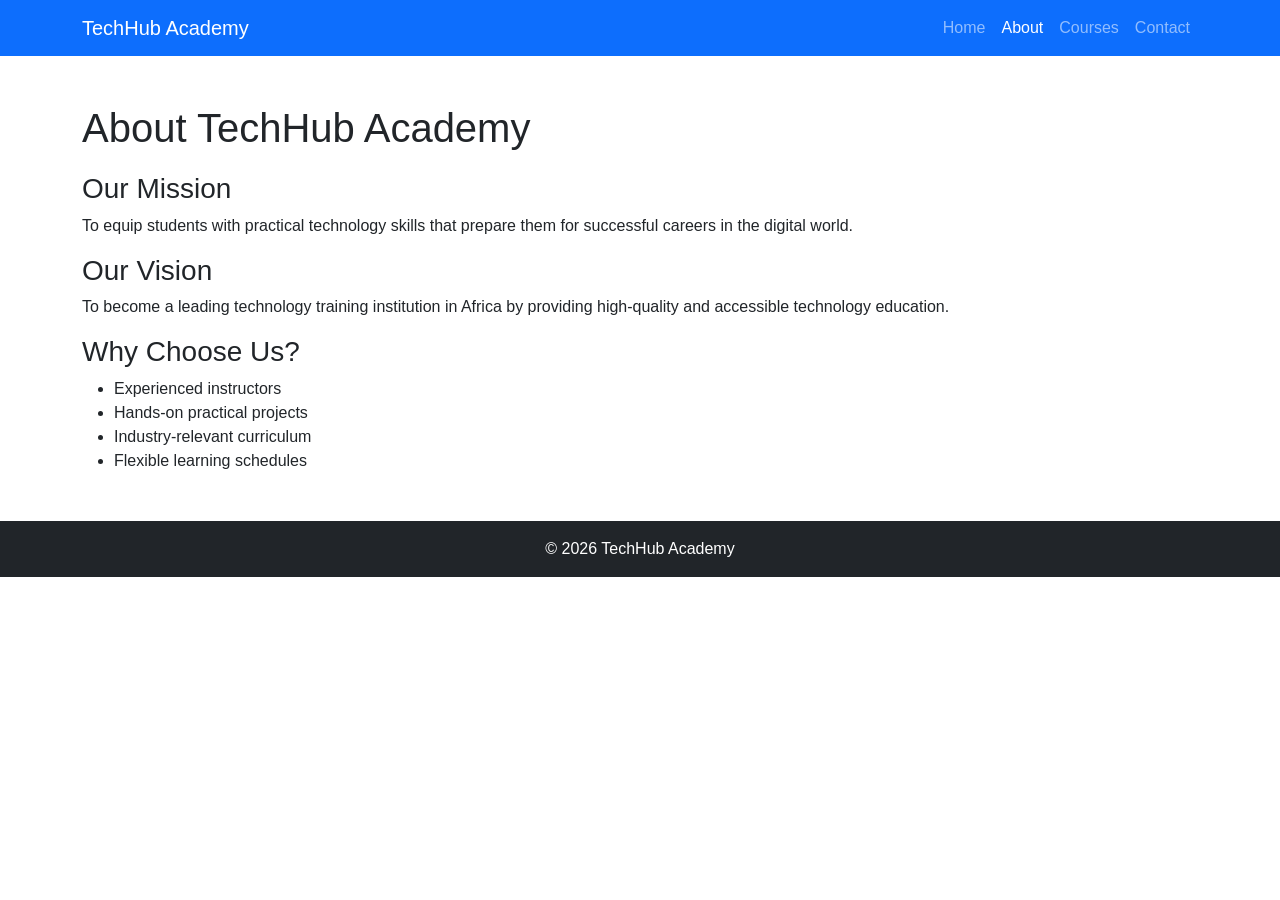
==== about.html @ fab78dd1 "Add courses page navigation" ====
<!DOCTYPE html>
<html lang="en">
<head>
    <meta charset="UTF-8">
    <meta name="viewport" content="width=device-width, initial-scale=1.0">
    <title>About Us - TechHub Academy</title>

    <link href="https://cdn.jsdelivr.net/npm/bootstrap@5.3.3/dist/css/bootstrap.min.css" rel="stylesheet">

    <link rel="stylesheet" href="css/style.css">
</head>

<body>

<nav class="navbar navbar-expand-lg navbar-dark bg-primary">
    <div class="container">

        <a class="navbar-brand" href="index.html">
            TechHub Academy
        </a>

        <button class="navbar-toggler"
                type="button"
                data-bs-toggle="collapse"
                data-bs-target="#navbarNav">

            <span class="navbar-toggler-icon"></span>

        </button>

        <div class="collapse navbar-collapse" id="navbarNav">

            <ul class="navbar-nav ms-auto">

                <li class="nav-item">
                    <a class="nav-link" href="index.html">Home</a>
                </li>

                <li class="nav-item">
                    <a class="nav-link active" href="about.html">About</a>
                </li>

                <li class="nav-item">
  <a class="nav-link" href="courses.html">Courses</a>
</li>
                <li class="nav-item">
                    <a class="nav-link" href="contact.html">Contact</a>
                </li>

            </ul>

        </div>

    </div>
</nav>

<div class="container mt-5">

    <h1>About TechHub Academy</h1>

    <h3>Our Mission</h3>

    <p>
        To equip students with practical technology skills that prepare them
        for successful careers in the digital world.
    </p>

    <h3>Our Vision</h3>

    <p>
        To become a leading technology training institution in Africa by
        providing high-quality and accessible technology education.
    </p>

    <h3>Why Choose Us?</h3>

    <ul>
        <li>Experienced instructors</li>
        <li>Hands-on practical projects</li>
        <li>Industry-relevant curriculum</li>
        <li>Flexible learning schedules</li>
    </ul>

</div>

<footer class="bg-dark text-white text-center p-3 mt-5">
    © 2026 TechHub Academy
</footer>

<script src="js/script.js"></script>

<script src="https://cdn.jsdelivr.net/npm/bootstrap@5.3.3/dist/js/bootstrap.bundle.min.js"></script>

</body>
</html>
---- css/style.css ----
body{
    font-family: Arial, sans-serif;
}

.card{
    margin-bottom:20px;
}

footer{
    background:#212529;
    color:white;
    text-align:center;
    padding:20px;
}

h1,h2{
    margin-bottom:20px;
}
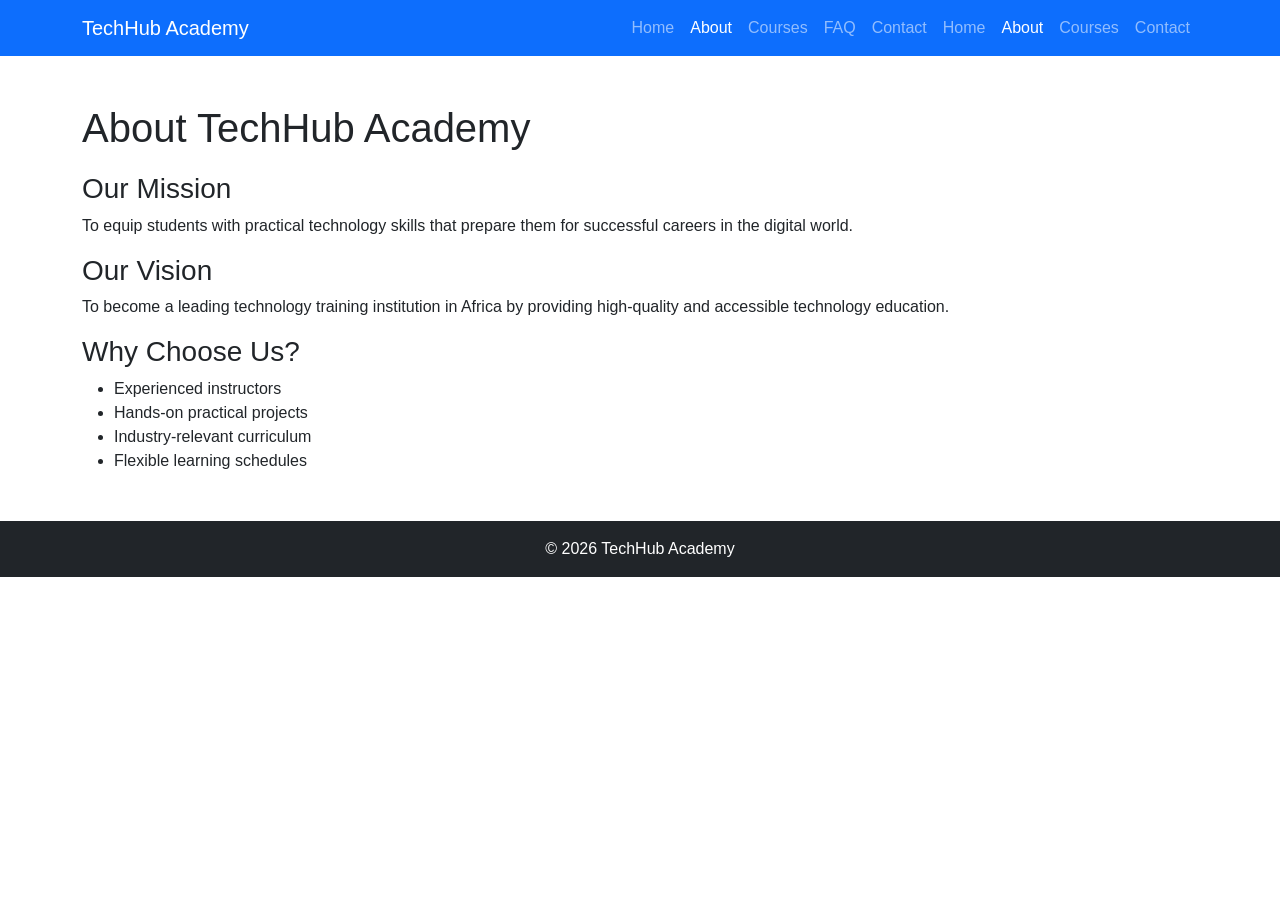
==== commit eda00a00: "Implement contact form validation" ====
--- a/about.html
+++ b/about.html
@@ -30,7 +30,29 @@
 
         <div class="collapse navbar-collapse" id="navbarNav">
 
-            <ul class="navbar-nav ms-auto">
+           <ul class="navbar-nav ms-auto">
+
+    <li class="nav-item">
+        <a class="nav-link" href="index.html">Home</a>
+    </li>
+
+    <li class="nav-item">
+        <a class="nav-link active" href="about.html">About</a>
+    </li>
+
+    <li class="nav-item">
+        <a class="nav-link" href="courses.html">Courses</a>
+    </li>
+
+    <li class="nav-item">
+        <a class="nav-link" href="faq.html">FAQ</a>
+    </li>
+
+    <li class="nav-item">
+        <a class="nav-link" href="contact.html">Contact</a>
+    </li>
+
+
 
                 <li class="nav-item">
                     <a class="nav-link" href="index.html">Home</a>
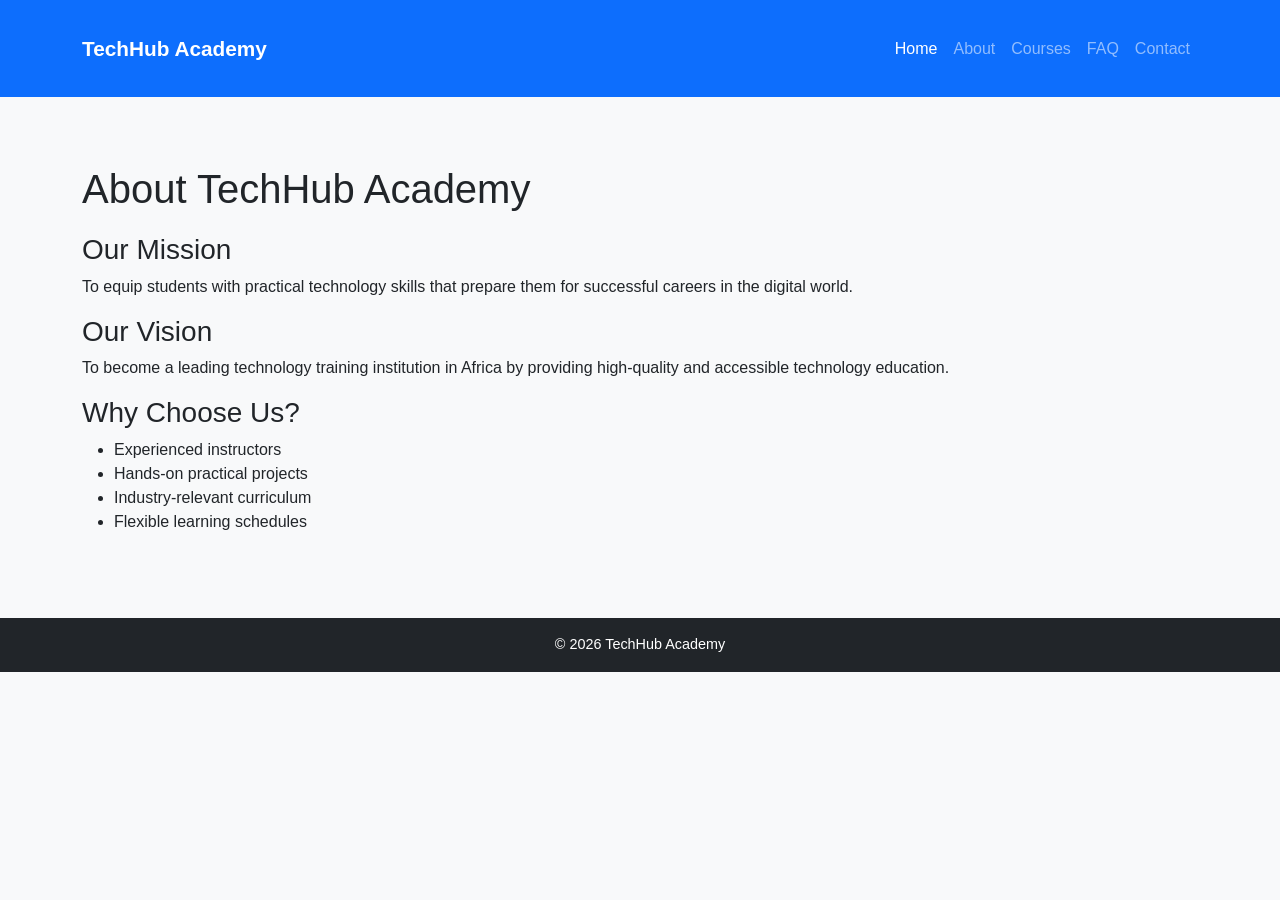
==== commit 8c47fd2f: "Updates on navbar" ====
--- a/about.html
+++ b/about.html
@@ -13,31 +13,31 @@
 <body>
 
 <nav class="navbar navbar-expand-lg navbar-dark bg-primary">
-    <div class="container">
+  <div class="container">
 
-        <a class="navbar-brand" href="index.html">
-            TechHub Academy
-        </a>
+    <a class="navbar-brand" href="index.html">
+      TechHub Academy
+    </a>
 
-        <button class="navbar-toggler"
-                type="button"
-                data-bs-toggle="collapse"
-                data-bs-target="#navbarNav">
+    <button class="navbar-toggler"
+            type="button"
+            data-bs-toggle="collapse"
+            data-bs-target="#navbarNav">
 
-            <span class="navbar-toggler-icon"></span>
+      <span class="navbar-toggler-icon"></span>
 
-        </button>
+    </button>
 
-        <div class="collapse navbar-collapse" id="navbarNav">
+    <div class="collapse navbar-collapse" id="navbarNav">
 
-           <ul class="navbar-nav ms-auto">
+     <ul class="navbar-nav ms-auto">
 
     <li class="nav-item">
-        <a class="nav-link" href="index.html">Home</a>
+        <a class="nav-link active" href="index.html">Home</a>
     </li>
 
     <li class="nav-item">
-        <a class="nav-link active" href="about.html">About</a>
+        <a class="nav-link" href="about.html">About</a>
     </li>
 
     <li class="nav-item">
@@ -54,27 +54,14 @@
 
 
 
-                <li class="nav-item">
-                    <a class="nav-link" href="index.html">Home</a>
-                </li>
-
-                <li class="nav-item">
-                    <a class="nav-link active" href="about.html">About</a>
-                </li>
-
-                <li class="nav-item">
-  <a class="nav-link" href="courses.html">Courses</a>
-</li>
-                <li class="nav-item">
-                    <a class="nav-link" href="contact.html">Contact</a>
-                </li>
-
-            </ul>
-
-        </div>
+        
+      </ul>
 
     </div>
+
+  </div>
 </nav>
+
 
 <div class="container mt-5">
 
--- a/css/style.css
+++ b/css/style.css
@@ -15,4 +15,48 @@
 
 h1,h2{
     margin-bottom:20px;
+}
+.card {
+    margin-bottom: 20px;
+}
+
+.container {
+    padding-top: 20px;
+    padding-bottom: 20px;
+}
+
+h1 {
+    margin-bottom: 20px;
+}
+
+.btn {
+    margin-top: 10px;
+}
+img {
+    max-width: 100%;
+    height: auto;
+}
+.navbar-brand {
+    font-weight: bold;
+    font-size: 1.3rem;
+}
+
+.card {
+    transition: transform 0.3s ease;
+}
+
+.card:hover {
+    transform: translateY(-5px);
+}
+
+.btn {
+    transition: 0.3s ease;
+}
+
+footer {
+    font-size: 0.9rem;
+}
+
+body {
+    background-color: #f8f9fa;
 }
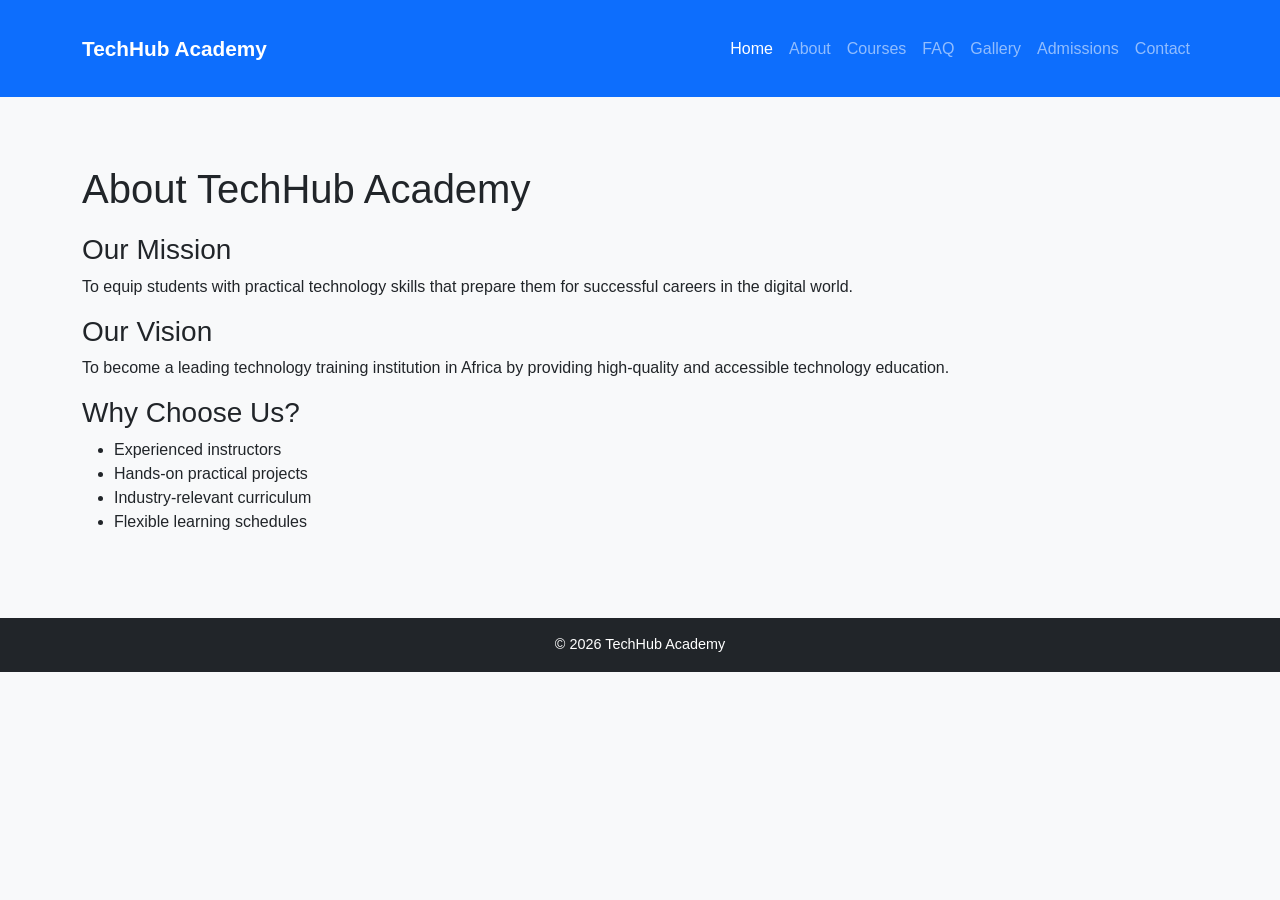
==== commit a3261a53: "Update navigation for all pages" ====
--- a/about.html
+++ b/about.html
@@ -47,6 +47,14 @@
     <li class="nav-item">
         <a class="nav-link" href="faq.html">FAQ</a>
     </li>
+
+    <li class="nav-item">
+    <a class="nav-link" href="gallery.html">Gallery</a>
+</li>
+
+<li class="nav-item">
+    <a class="nav-link" href="admissions.html">Admissions</a>
+</li>
 
     <li class="nav-item">
         <a class="nav-link" href="contact.html">Contact</a>
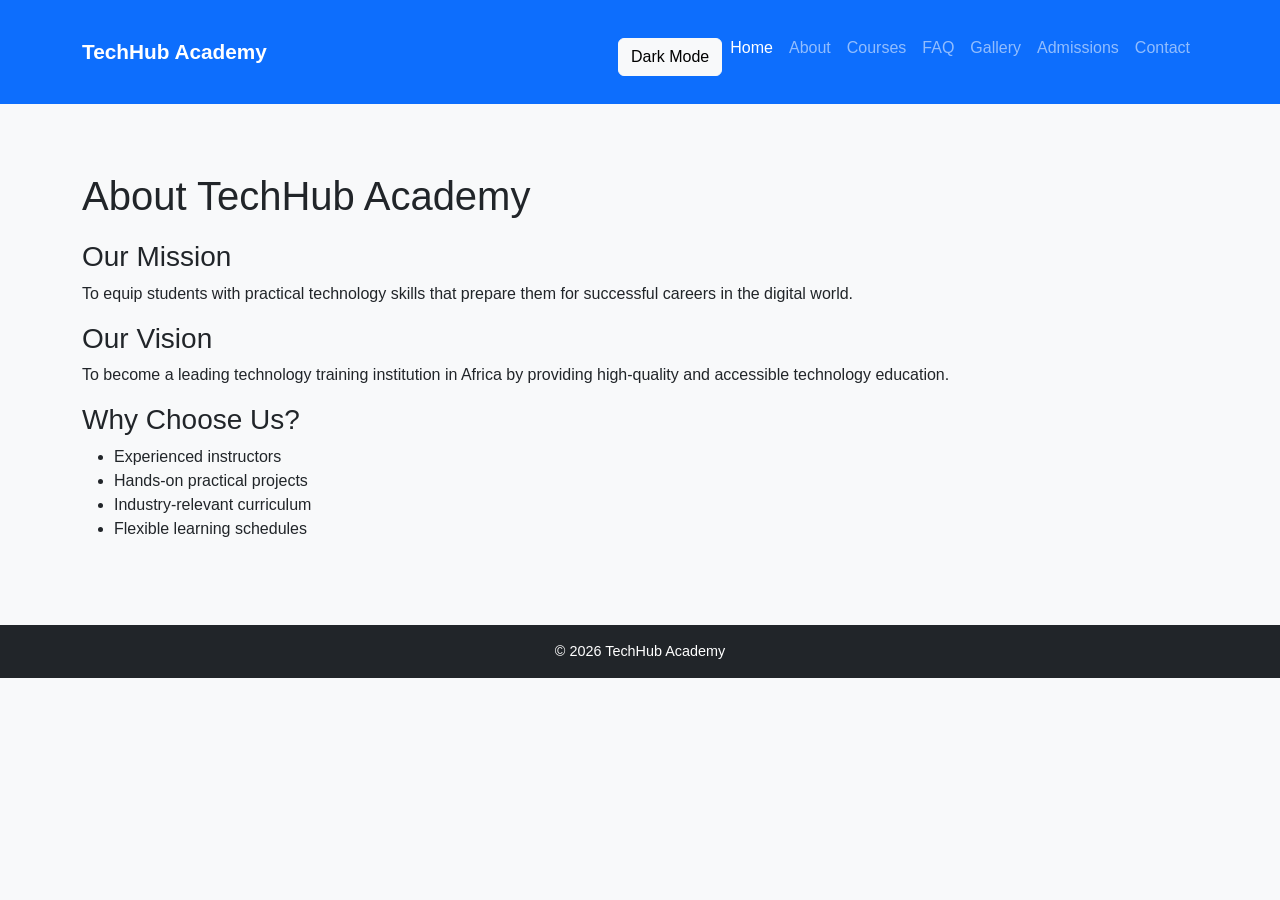
==== commit a8c0e7ac: "Add dark mode toggle button" ====
--- a/about.html
+++ b/about.html
@@ -32,6 +32,13 @@
 
      <ul class="navbar-nav ms-auto">
 
+        <button
+class="btn btn-light ms-3"
+onclick="toggleDarkMode()">
+
+Dark Mode
+
+</button>
     <li class="nav-item">
         <a class="nav-link active" href="index.html">Home</a>
     </li>
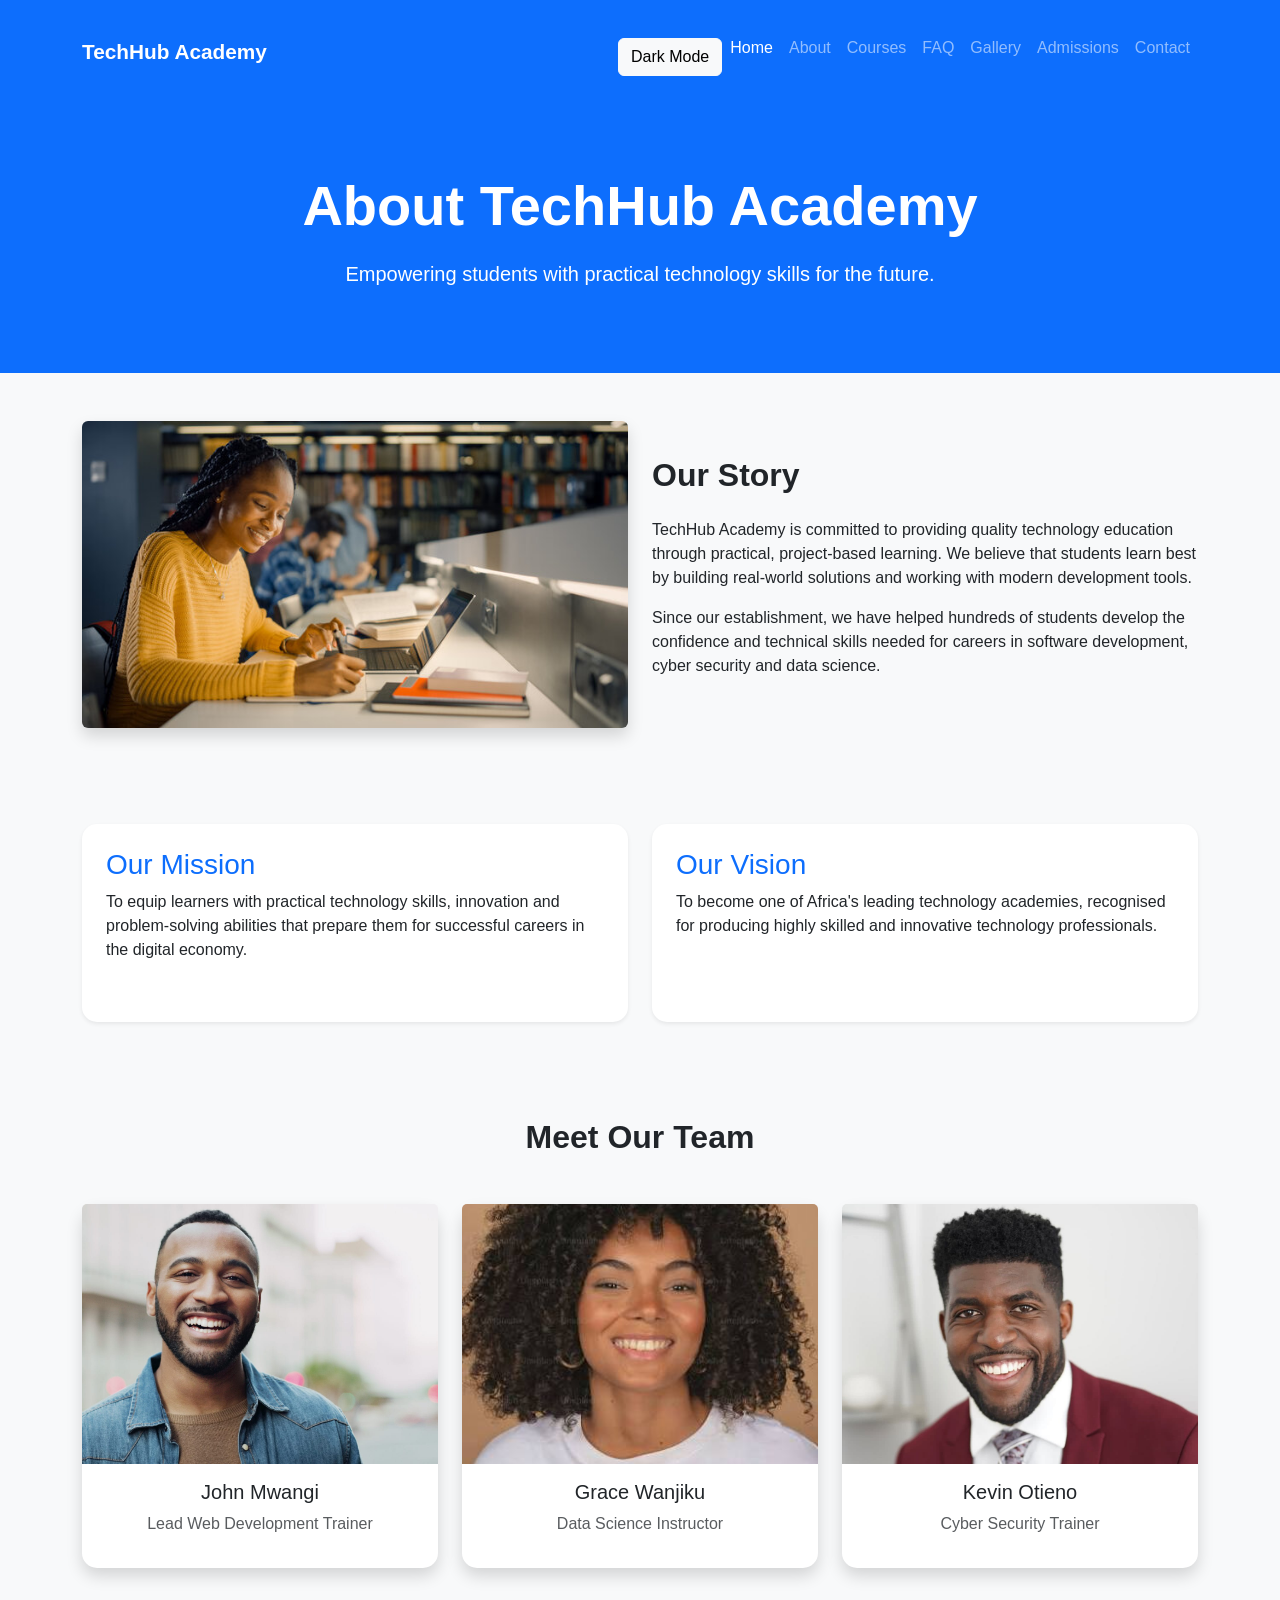
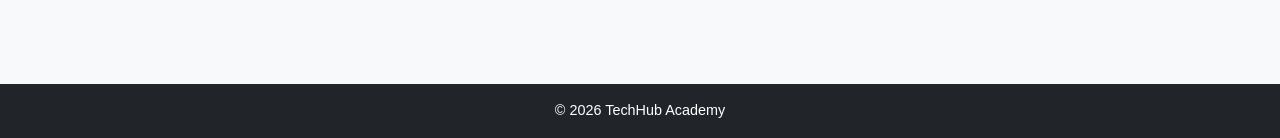
==== commit 4d168794: "Redesign About page" ====
--- a/about.html
+++ b/about.html
@@ -60,7 +60,7 @@
 </li>
 
 <li class="nav-item">
-    <a class="nav-link" href="admissions.html">Admissions</a>
+    <a class="nav-link" href="admission.html">Admissions</a>
 </li>
 
     <li class="nav-item">
@@ -78,34 +78,184 @@
 </nav>
 
 
-<div class="container mt-5">
-
-    <h1>About TechHub Academy</h1>
-
-    <h3>Our Mission</h3>
-
-    <p>
-        To equip students with practical technology skills that prepare them
-        for successful careers in the digital world.
-    </p>
-
-    <h3>Our Vision</h3>
-
-    <p>
-        To become a leading technology training institution in Africa by
-        providing high-quality and accessible technology education.
-    </p>
-
-    <h3>Why Choose Us?</h3>
-
-    <ul>
-        <li>Experienced instructors</li>
-        <li>Hands-on practical projects</li>
-        <li>Industry-relevant curriculum</li>
-        <li>Flexible learning schedules</li>
-    </ul>
-
-</div>
+<!-- About Banner -->
+
+<section class="py-5 bg-primary text-white">
+
+    <div class="container text-center">
+
+        <h1 class="display-4 fw-bold">
+            About TechHub Academy
+        </h1>
+
+        <p class="lead">
+            Empowering students with practical technology skills for the future.
+        </p>
+
+    </div>
+
+</section>
+
+<!-- Our Story -->
+
+<section class="container py-5">
+
+    <div class="row align-items-center">
+
+        <div class="col-lg-6">
+
+            <img src="images/about.jpg"
+                 class="img-fluid rounded shadow"
+                 alt="Students learning">
+
+        </div>
+
+        <div class="col-lg-6">
+
+            <h2 class="fw-bold mb-4">
+                Our Story
+            </h2>
+
+            <p>
+                TechHub Academy is committed to providing quality technology
+                education through practical, project-based learning.
+                We believe that students learn best by building real-world
+                solutions and working with modern development tools.
+            </p>
+
+            <p>
+                Since our establishment, we have helped hundreds of students
+                develop the confidence and technical skills needed for careers
+                in software development, cyber security and data science.
+            </p>
+
+        </div>
+
+    </div>
+
+</section>
+
+<!-- Mission and Vision -->
+
+<section class="container py-5">
+
+    <div class="row g-4">
+
+        <div class="col-md-6">
+
+            <div class="card p-4 shadow-sm h-100">
+
+                <h3 class="text-primary">
+                    Our Mission
+                </h3>
+
+                <p>
+                    To equip learners with practical technology skills,
+                    innovation and problem-solving abilities that prepare
+                    them for successful careers in the digital economy.
+                </p>
+
+            </div>
+
+        </div>
+
+        <div class="col-md-6">
+
+            <div class="card p-4 shadow-sm h-100">
+
+                <h3 class="text-primary">
+                    Our Vision
+                </h3>
+
+                <p>
+                    To become one of Africa's leading technology academies,
+                    recognised for producing highly skilled and innovative
+                    technology professionals.
+                </p>
+
+            </div>
+
+        </div>
+
+    </div>
+
+</section>
+
+
+<section class="container py-5">
+
+    <h2 class="text-center fw-bold mb-5">
+        Meet Our Team
+    </h2>
+
+    <div class="row g-4">
+
+        <div class="col-md-4">
+
+            <div class="card shadow text-center">
+
+                <img src="images/team1.jpg"
+                     class="card-img-top">
+
+                <div class="card-body">
+
+                    <h5>John Mwangi</h5>
+
+                    <p class="text-muted">
+                        Lead Web Development Trainer
+                    </p>
+
+                </div>
+
+            </div>
+
+        </div>
+
+        <div class="col-md-4">
+
+            <div class="card shadow text-center">
+
+                <img src="images/team2.jpg"
+                     class="card-img-top">
+
+                <div class="card-body">
+
+                    <h5>Grace Wanjiku</h5>
+
+                    <p class="text-muted">
+                        Data Science Instructor
+                    </p>
+
+                </div>
+
+            </div>
+
+        </div>
+
+        <div class="col-md-4">
+
+            <div class="card shadow text-center">
+
+                <img src="images/team3.jpg"
+                     class="card-img-top">
+
+                <div class="card-body">
+
+                    <h5>Kevin Otieno</h5>
+
+                    <p class="text-muted">
+                        Cyber Security Trainer
+                    </p>
+
+                </div>
+
+            </div>
+
+        </div>
+
+    </div>
+
+</section>
 
 <footer class="bg-dark text-white text-center p-3 mt-5">
     © 2026 TechHub Academy
--- a/css/style.css
+++ b/css/style.css
@@ -59,4 +59,312 @@
 
 body {
     background-color: #f8f9fa;
+}
+.dark-mode {
+    background-color: #212529;
+    color: white;
+}
+
+.dark-mode .card {
+    background-color: #343a40;
+    color: white;
+}
+
+.dark-mode footer {
+    background-color: black;
+}
+
+.hero{
+
+    background-image:
+    linear-gradient(rgba(4,18,40,.72),rgba(4,18,40,.72)),
+    url("../images/hero.jpg");
+
+    background-size:cover;
+
+    background-position:center;
+
+    min-height:600px;
+
+    display:flex;
+
+    align-items:center;
+
+    color:white;
+
+}
+
+.hero-overlay{
+
+    width:100%;
+
+    padding:100px 0;
+
+}
+
+.hero-small{
+
+    color:#2d8cff;
+
+    font-weight:700;
+
+    letter-spacing:2px;
+
+}
+
+.hero h1{
+
+    font-size:3.8rem;
+
+    font-weight:700;
+
+    margin:20px 0;
+
+}
+
+.hero span{
+
+    color:#2d8cff;
+
+}
+
+.hero-text{
+
+    font-size:1.2rem;
+
+    line-height:1.8;
+
+    margin-bottom:35px;
+
+}
+
+.hero .btn{
+
+    padding:14px 30px;
+
+    border-radius:10px;
+
+}
+
+
+.feature-card{
+
+    background:white;
+
+    padding:35px 25px;
+
+    border-radius:15px;
+
+    box-shadow:0 10px 30px rgba(0,0,0,.08);
+
+    transition:.3s;
+
+    height:100%;
+
+}
+
+.feature-card:hover{
+
+    transform:translateY(-10px);
+
+    box-shadow:0 20px 40px rgba(0,0,0,.15);
+
+}
+
+.feature-icon{
+
+    font-size:3rem;
+
+    color:#0d6efd;
+
+    margin-bottom:20px;
+
+}
+
+.feature-card h3{
+
+    color:#0d6efd;
+
+    font-weight:700;
+
+}
+
+.feature-card h5{
+
+    margin-top:10px;
+
+    margin-bottom:15px;
+
+    font-weight:600;
+
+}
+
+
+
+.testimonial-card{
+
+    background:#ffffff;
+
+    padding:30px;
+
+    border-radius:15px;
+
+    text-align:center;
+
+    box-shadow:0 10px 30px rgba(0,0,0,.08);
+
+    transition:.3s;
+
+    height:100%;
+
+}
+
+.testimonial-card:hover{
+
+    transform:translateY(-8px);
+
+    box-shadow:0 20px 40px rgba(0,0,0,.15);
+
+}
+
+.testimonial-img{
+
+    width:100px;
+
+    height:100px;
+
+    border-radius:50%;
+
+    object-fit:cover;
+
+    margin-bottom:20px;
+
+    border:4px solid #0d6efd;
+
+}
+
+
+.course-card{
+
+    background:#fff;
+
+    border-radius:15px;
+
+    overflow:hidden;
+
+    box-shadow:0 12px 30px rgba(0,0,0,.08);
+
+    transition:.3s;
+
+    height:100%;
+
+}
+
+.course-card:hover{
+
+    transform:translateY(-10px);
+
+    box-shadow:0 20px 40px rgba(0,0,0,.15);
+
+}
+
+.course-card img{
+
+    width:100%;
+
+    height:260px;
+
+    object-fit:cover;
+
+}
+
+.course-card h3{
+
+    font-weight:700;
+
+    margin-bottom:15px;
+
+}
+
+.course-card p{
+
+    color:#555;
+
+    margin-bottom:10px;
+
+}
+
+.card{
+
+    border:none;
+
+    border-radius:15px;
+
+}
+
+.card img{
+
+    height:260px;
+
+    object-fit:cover;
+
+}
+
+.card:hover{
+
+    transform:translateY(-6px);
+
+    transition:.3s;
+
+    box-shadow:0 20px 40px rgba(0,0,0,.15);
+
+}
+
+
+.gallery-card{
+
+    background:#fff;
+
+    border-radius:15px;
+
+    overflow:hidden;
+
+    box-shadow:0 12px 30px rgba(0,0,0,.08);
+
+    transition:.3s;
+
+    height:100%;
+
+}
+
+.gallery-card:hover{
+
+    transform:translateY(-8px);
+
+    box-shadow:0 20px 40px rgba(0,0,0,.15);
+
+}
+
+.gallery-card img{
+
+    width:100%;
+
+    height:250px;
+
+    object-fit:cover;
+
+}
+
+.gallery-card h5{
+
+    font-weight:700;
+
+    margin-bottom:10px;
+
+}
+
+.gallery-card p{
+
+    color:#666;
+
 }
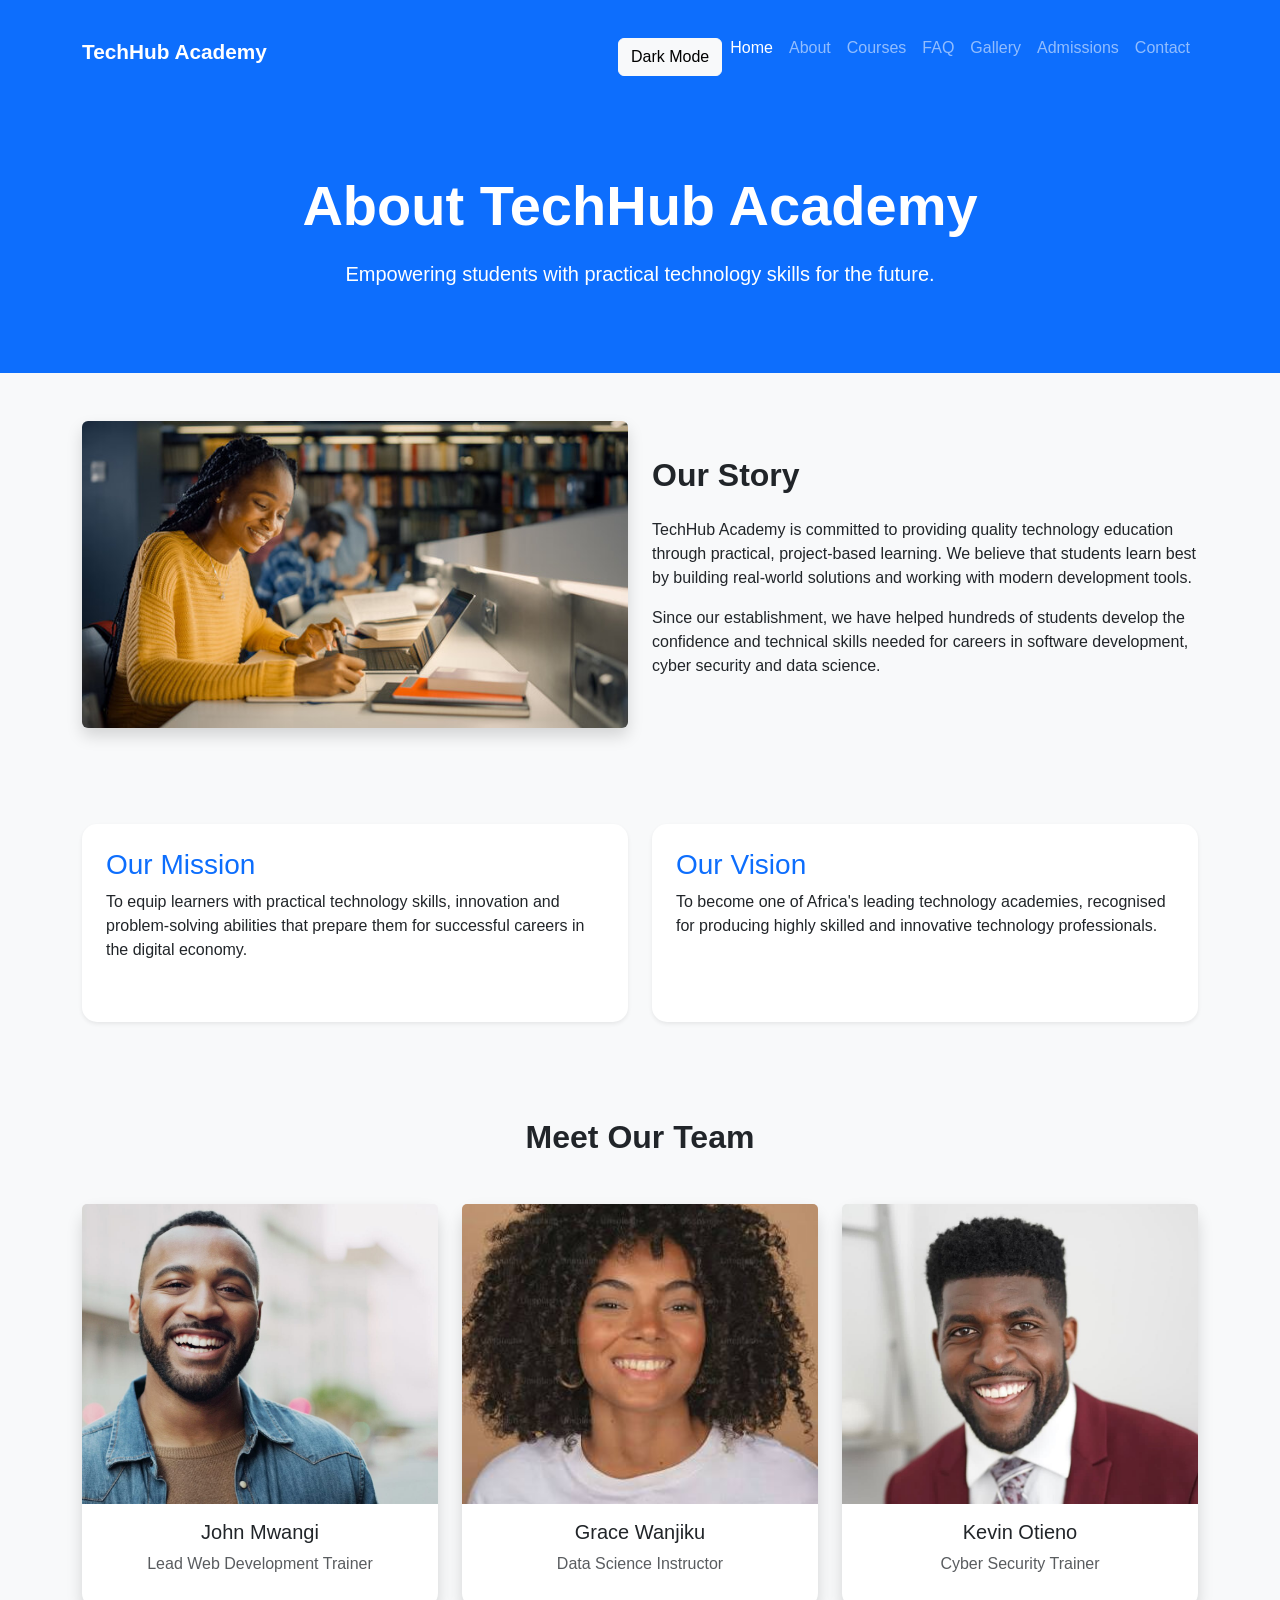
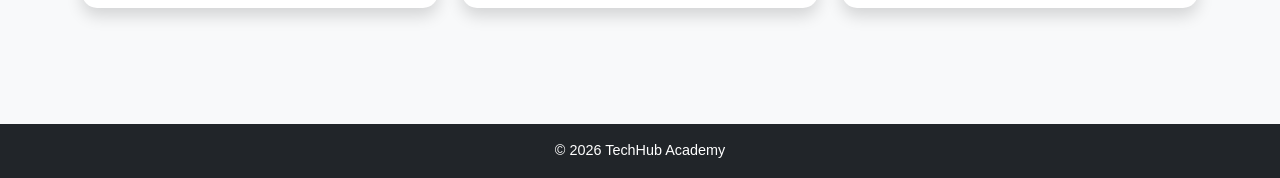
==== commit 14c0daca: "modified darkmode and bootstrap" ====
--- a/about.html
+++ b/about.html
@@ -7,6 +7,8 @@
 
     <link href="https://cdn.jsdelivr.net/npm/bootstrap@5.3.3/dist/css/bootstrap.min.css" rel="stylesheet">
 
+    <link rel="stylesheet"
+href="https://cdn.jsdelivr.net/npm/bootstrap-icons@1.11.3/font/bootstrap-icons.min.css"> 
     <link rel="stylesheet" href="css/style.css">
 </head>
 
--- a/css/style.css
+++ b/css/style.css
@@ -1,9 +1,35 @@
+
+
 body{
     font-family: Arial, sans-serif;
-}
-
-.card{
+    background:#f8f9fa;
+    margin:0;
+    padding:0;
+    transition:background .3s,color .3s;
+}
+
+.container{
+    padding-top:20px;
+    padding-bottom:20px;
+}
+
+h1,h2{
     margin-bottom:20px;
+}
+
+img{
+    max-width:100%;
+    height:auto;
+}
+
+.btn{
+    margin-top:10px;
+    transition:.3s;
+}
+
+.navbar-brand{
+    font-weight:bold;
+    font-size:1.3rem;
 }
 
 footer{
@@ -11,83 +37,23 @@
     color:white;
     text-align:center;
     padding:20px;
-}
-
-h1,h2{
-    margin-bottom:20px;
-}
-.card {
-    margin-bottom: 20px;
-}
-
-.container {
-    padding-top: 20px;
-    padding-bottom: 20px;
-}
-
-h1 {
-    margin-bottom: 20px;
-}
-
-.btn {
-    margin-top: 10px;
-}
-img {
-    max-width: 100%;
-    height: auto;
-}
-.navbar-brand {
-    font-weight: bold;
-    font-size: 1.3rem;
-}
-
-.card {
-    transition: transform 0.3s ease;
-}
-
-.card:hover {
-    transform: translateY(-5px);
-}
-
-.btn {
-    transition: 0.3s ease;
-}
-
-footer {
-    font-size: 0.9rem;
-}
-
-body {
-    background-color: #f8f9fa;
-}
-.dark-mode {
-    background-color: #212529;
-    color: white;
-}
-
-.dark-mode .card {
-    background-color: #343a40;
-    color: white;
-}
-
-.dark-mode footer {
-    background-color: black;
-}
+    font-size:.9rem;
+}
+
+
 
 .hero{
 
-    background-image:
+    background:
     linear-gradient(rgba(4,18,40,.72),rgba(4,18,40,.72)),
     url("../images/hero.jpg");
 
     background-size:cover;
-
     background-position:center;
 
     min-height:600px;
 
     display:flex;
-
     align-items:center;
 
     color:white;
@@ -97,7 +63,6 @@
 .hero-overlay{
 
     width:100%;
-
     padding:100px 0;
 
 }
@@ -105,9 +70,7 @@
 .hero-small{
 
     color:#2d8cff;
-
-    font-weight:700;
-
+    font-weight:700;
     letter-spacing:2px;
 
 }
@@ -115,10 +78,7 @@
 .hero h1{
 
     font-size:3.8rem;
-
-    font-weight:700;
-
-    margin:20px 0;
+    font-weight:700;
 
 }
 
@@ -131,9 +91,7 @@
 .hero-text{
 
     font-size:1.2rem;
-
     line-height:1.8;
-
     margin-bottom:35px;
 
 }
@@ -141,32 +99,27 @@
 .hero .btn{
 
     padding:14px 30px;
-
     border-radius:10px;
 
 }
 
 
+
 .feature-card{
 
     background:white;
-
     padding:35px 25px;
-
-    border-radius:15px;
-
-    box-shadow:0 10px 30px rgba(0,0,0,.08);
-
-    transition:.3s;
-
+    border-radius:15px;
+    box-shadow:0 10px 30px rgba(0,0,0,.08);
+    transition:.3s;
     height:100%;
+    text-align:center;
 
 }
 
 .feature-card:hover{
 
     transform:translateY(-10px);
-
     box-shadow:0 20px 40px rgba(0,0,0,.15);
 
 }
@@ -174,9 +127,7 @@
 .feature-icon{
 
     font-size:3rem;
-
     color:#0d6efd;
-
     margin-bottom:20px;
 
 }
@@ -184,37 +135,33 @@
 .feature-card h3{
 
     color:#0d6efd;
-
     font-weight:700;
 
 }
 
 .feature-card h5{
 
-    margin-top:10px;
-
-    margin-bottom:15px;
-
+    margin:10px 0;
     font-weight:600;
-
-}
-
+    color:#212529;
+
+}
+
+.feature-card p{
+
+    color:#555;
+
+}
 
 
 .testimonial-card{
 
-    background:#ffffff;
-
+    background:white;
     padding:30px;
-
-    border-radius:15px;
-
+    border-radius:15px;
     text-align:center;
-
-    box-shadow:0 10px 30px rgba(0,0,0,.08);
-
-    transition:.3s;
-
+    box-shadow:0 10px 30px rgba(0,0,0,.08);
+    transition:.3s;
     height:100%;
 
 }
@@ -223,148 +170,227 @@
 
     transform:translateY(-8px);
 
+}
+
+.testimonial-img{
+
+    width:100px;
+    height:100px;
+    border-radius:50%;
+    object-fit:cover;
+    margin-bottom:20px;
+    border:4px solid #0d6efd;
+
+}
+
+
+
+.course-card{
+
+    background:white;
+    border-radius:15px;
+    overflow:hidden;
+    box-shadow:0 10px 30px rgba(0,0,0,.08);
+    transition:.3s;
+    height:100%;
+
+}
+
+.course-card:hover{
+
+    transform:translateY(-8px);
+
+}
+
+.course-card img{
+
+    width:100%;
+    height:250px;
+    object-fit:cover;
+
+}
+
+.course-card h3{
+
+    font-weight:700;
+
+}
+
+.course-card p{
+
+    color:#555;
+
+}
+
+
+
+.gallery-card{
+
+    background:white;
+    border-radius:15px;
+    overflow:hidden;
+    box-shadow:0 10px 30px rgba(0,0,0,.08);
+    transition:.3s;
+    height:100%;
+
+}
+
+.gallery-card:hover{
+
+    transform:translateY(-8px);
+
+}
+
+.gallery-card img{
+
+    width:100%;
+    height:250px;
+    object-fit:cover;
+
+}
+
+.gallery-card h5{
+
+    font-weight:700;
+    color:#212529;
+
+}
+
+.gallery-card p{
+
+    color:#555;
+
+}
+
+
+
+.card{
+
+    border:none;
+    border-radius:15px;
+    margin-bottom:20px;
+    transition:.3s;
+
+}
+
+.card:hover{
+
+    transform:translateY(-6px);
     box-shadow:0 20px 40px rgba(0,0,0,.15);
 
 }
-
-.testimonial-img{
-
-    width:100px;
-
-    height:100px;
-
-    border-radius:50%;
+.card img{
+
+    width:100%;
+
+    height:300px;
 
     object-fit:cover;
 
-    margin-bottom:20px;
-
-    border:4px solid #0d6efd;
-
-}
-
-
-.course-card{
-
-    background:#fff;
-
-    border-radius:15px;
-
-    overflow:hidden;
-
-    box-shadow:0 12px 30px rgba(0,0,0,.08);
-
-    transition:.3s;
-
-    height:100%;
-
-}
-
-.course-card:hover{
-
-    transform:translateY(-10px);
-
-    box-shadow:0 20px 40px rgba(0,0,0,.15);
-
-}
-
-.course-card img{
-
-    width:100%;
-
-    height:260px;
-
-    object-fit:cover;
-
-}
-
-.course-card h3{
-
-    font-weight:700;
-
-    margin-bottom:15px;
-
-}
-
-.course-card p{
-
-    color:#555;
-
-    margin-bottom:10px;
-
-}
-
-.card{
-
-    border:none;
-
-    border-radius:15px;
-
-}
-
-.card img{
-
-    height:260px;
-
-    object-fit:cover;
-
-}
-
-.card:hover{
-
-    transform:translateY(-6px);
-
-    transition:.3s;
-
-    box-shadow:0 20px 40px rgba(0,0,0,.15);
-
-}
-
-
-.gallery-card{
-
-    background:#fff;
-
-    border-radius:15px;
-
-    overflow:hidden;
-
-    box-shadow:0 12px 30px rgba(0,0,0,.08);
-
-    transition:.3s;
-
-    height:100%;
-
-}
-
-.gallery-card:hover{
-
-    transform:translateY(-8px);
-
-    box-shadow:0 20px 40px rgba(0,0,0,.15);
-
-}
-
-.gallery-card img{
-
-    width:100%;
-
-    height:250px;
-
-    object-fit:cover;
-
-}
-
-.gallery-card h5{
-
-    font-weight:700;
-
-    margin-bottom:10px;
-
-}
-
-.gallery-card p{
-
-    color:#666;
-
-}+    object-position:center;
+
+    display:block;
+
+}
+
+
+form{
+
+    background:white;
+    padding:30px;
+    border-radius:15px;
+    box-shadow:0 10px 30px rgba(0,0,0,.08);
+
+}
+
+.accordion-button{
+
+    font-weight:600;
+
+}
+
+
+body.dark-mode{
+
+    background:#212529;
+    color:white;
+
+}
+
+body.dark-mode footer{
+
+    background:black;
+
+}
+
+body.dark-mode .feature-card,
+body.dark-mode .testimonial-card,
+body.dark-mode .course-card,
+body.dark-mode .gallery-card,
+body.dark-mode .card{
+
+    background:#343a40;
+    color:white;
+
+}
+
+body.dark-mode .feature-card h3{
+
+    color:#4ea3ff;
+
+}
+
+body.dark-mode .feature-card h5,
+body.dark-mode .feature-card p,
+body.dark-mode .testimonial-card h5,
+body.dark-mode .testimonial-card p,
+body.dark-mode .testimonial-card small,
+body.dark-mode .course-card h3,
+body.dark-mode .course-card p,
+body.dark-mode .gallery-card h5,
+body.dark-mode .gallery-card p,
+body.dark-mode .card p,
+body.dark-mode .card h1,
+body.dark-mode .card h2,
+body.dark-mode .card h3,
+body.dark-mode .card h4,
+body.dark-mode .card h5{
+
+    color:white !important;
+
+}
+
+body.dark-mode .text-muted{
+
+    color:#d0d0d0 !important;
+
+}
+
+body.dark-mode form{
+
+    background:#343a40;
+
+}
+
+body.dark-mode form label{
+
+    color:white;
+
+}
+
+body.dark-mode input,
+body.dark-mode textarea{
+
+    background:#495057;
+    color:white;
+    border:1px solid #6c757d;
+
+}
+
+body.dark-mode input::placeholder,
+body.dark-mode textarea::placeholder{
+
+    color:#ced4da;
+
+}
+```
